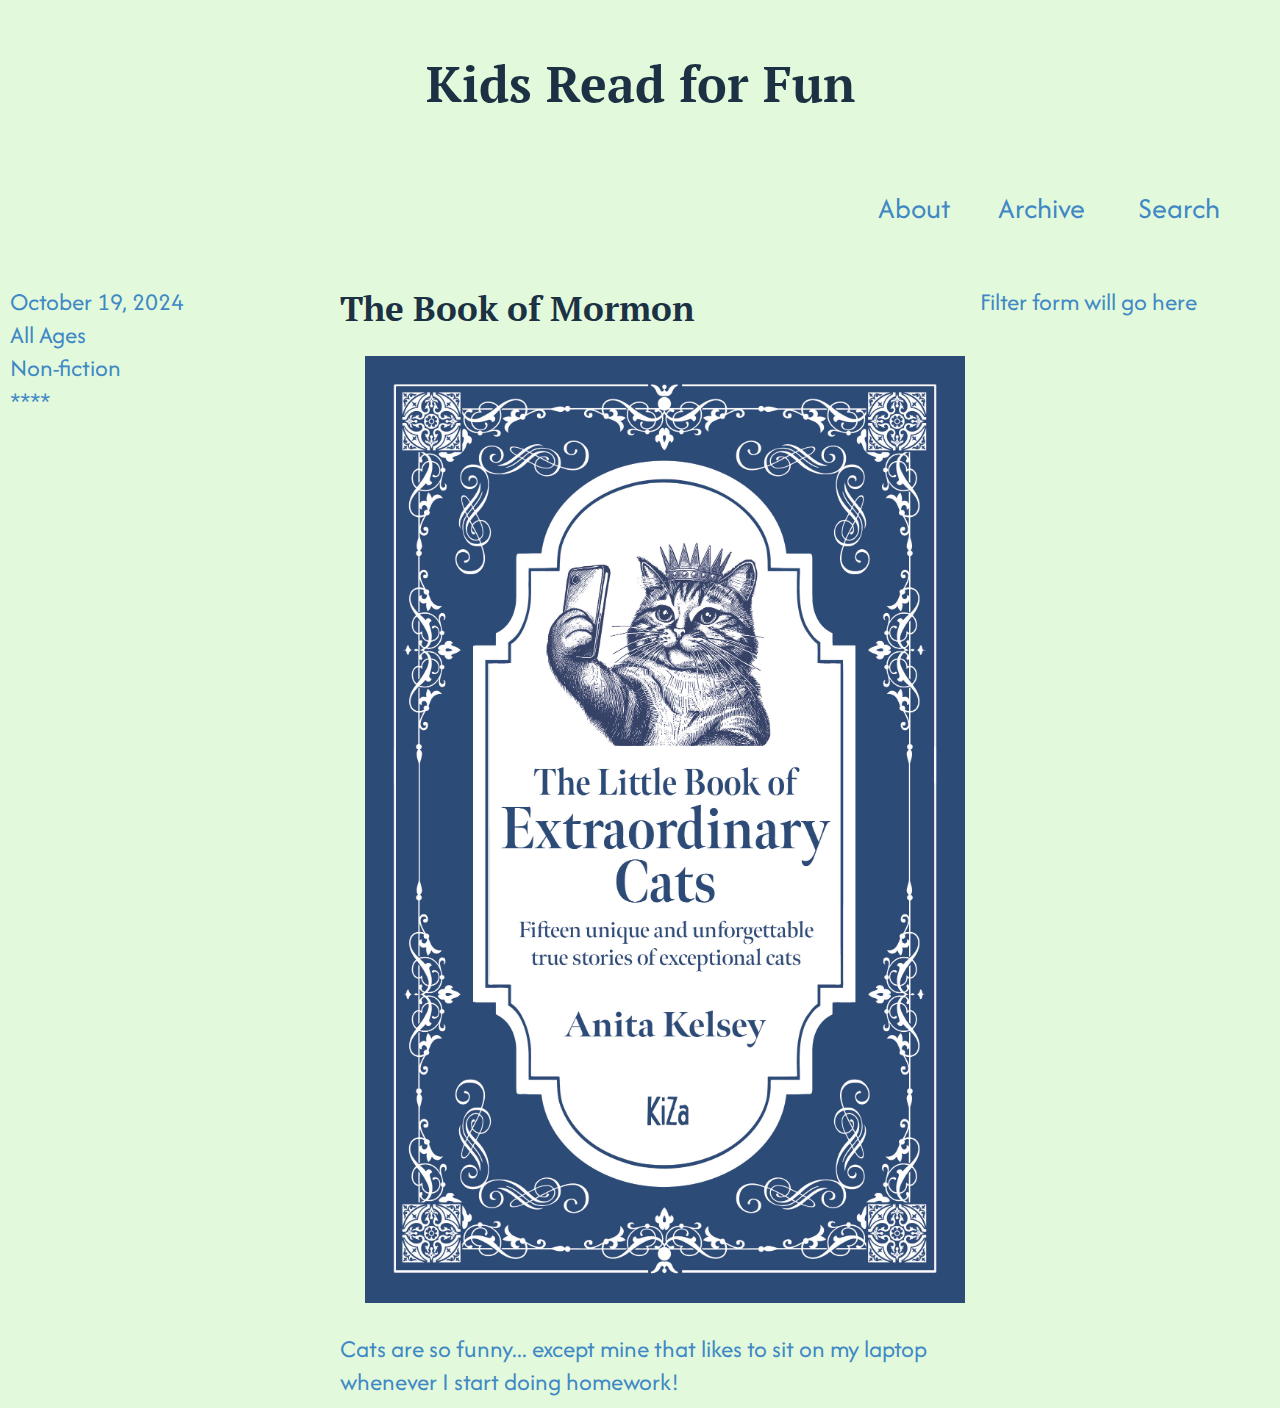
==== blog/index.html @ f064d08f "blog 1" ====
<!DOCTYPE html>
<html lang="en">
<head>
    <meta charset="UTF-8">
    <meta name="viewport" content="width=device-width, initial-scale=1.0">
    <meta name="description" content="Book blog">
    <meta name="author" content="David Gosney">
    <title>Book Blog</title>
    <link rel="stylesheet" href="blog.css">
    <script src="blog.js" defer></script>
    <link rel="preconnect" href="https://fonts.googleapis.com">
    <link rel="preconnect" href="https://fonts.gstatic.com" crossorigin>
    <link href="https://fonts.googleapis.com/css2?family=Afacad+Flux:wght@100..1000&family=PT+Serif:ital,wght@0,400;0,700;1,400;1,700&display=swap" rel="stylesheet">
</head>
<body>
    <header>
        <h1>Kids Read for Fun</h1>
    </header>
    <nav>
        <ul class="main-nav">
            <li><a href="#">About</a></li>
            <li><a href="#">Archive</a></li>
            <li><a href="#">Search</a></li>
        </ul>
    </nav>
    <main>
        <div class="main-content">
            <div class="book-info">
                <h2>October 19, 2024</h2>
                <h3>All Ages</h3>
                <h3>Non-fiction</h3>
                <p>****</p>
            </div>
            <div class="book">    
                <h2>The Book of Mormon</h2>
                <img src="cats_cover.jpeg" alt="Cat Book">
                <p class="book_description">Cats are so funny... except mine that likes to sit on my laptop whenever I start doing homework!</p>
            </div>
            <div class="filter">
                <p>Filter form will go here</p>
            </div>
        </div>        
    </main>   
</body>
</html>
---- blog/blog.css ----
* {
    padding: 0px;
    margin: 0px;
    font-weight: normal;
}

body {
    background-color: #e2fadb;
}

.main-nav {
    border-top: 2px solid #e2fadb;
    border-bottom: 2px solid #e2fadb;
    padding-top: 20px;
    padding-bottom: 20px;
    padding-right: 60px;
}

.main-content {
    padding-top: 25px;
}

.main-content img {
    padding: 25px;
}

.filter p {
    text-align: left;
}

.book h2 {
    font-size: 35px;
}

h2, h3, h4, p, a {
    font-family: "Afacad Flux", sans-serif;
    color: #3f88c5;
    font-size: 25px;
}

h1, .book h2 {
    font-family: "PT Serif", serif;
    color: #1c3144;
    font-weight: bold;
}

h1 {
    font-size: 50px;
    text-align: center;
    padding-top: 50px;
    padding-bottom: 50px;
}

img {
    max-width: 100%;
    height: auto;
  }

ul {
    list-style-type: none;
    padding-left: 0;
}

a {
    text-decoration: none;
    font-size: 30px;
}

.main-nav {
    display: grid;
    grid-template-columns: repeat(3, 125px);
    column-gap: 10px;
    justify-content: end;
    justify-items: end;
}

.main-content {
    display: grid;
    grid-template-columns: 1fr 2fr 1fr;
    column-gap: 20px;
}

.book-info, .book, .filter {
    padding: 10px;
}
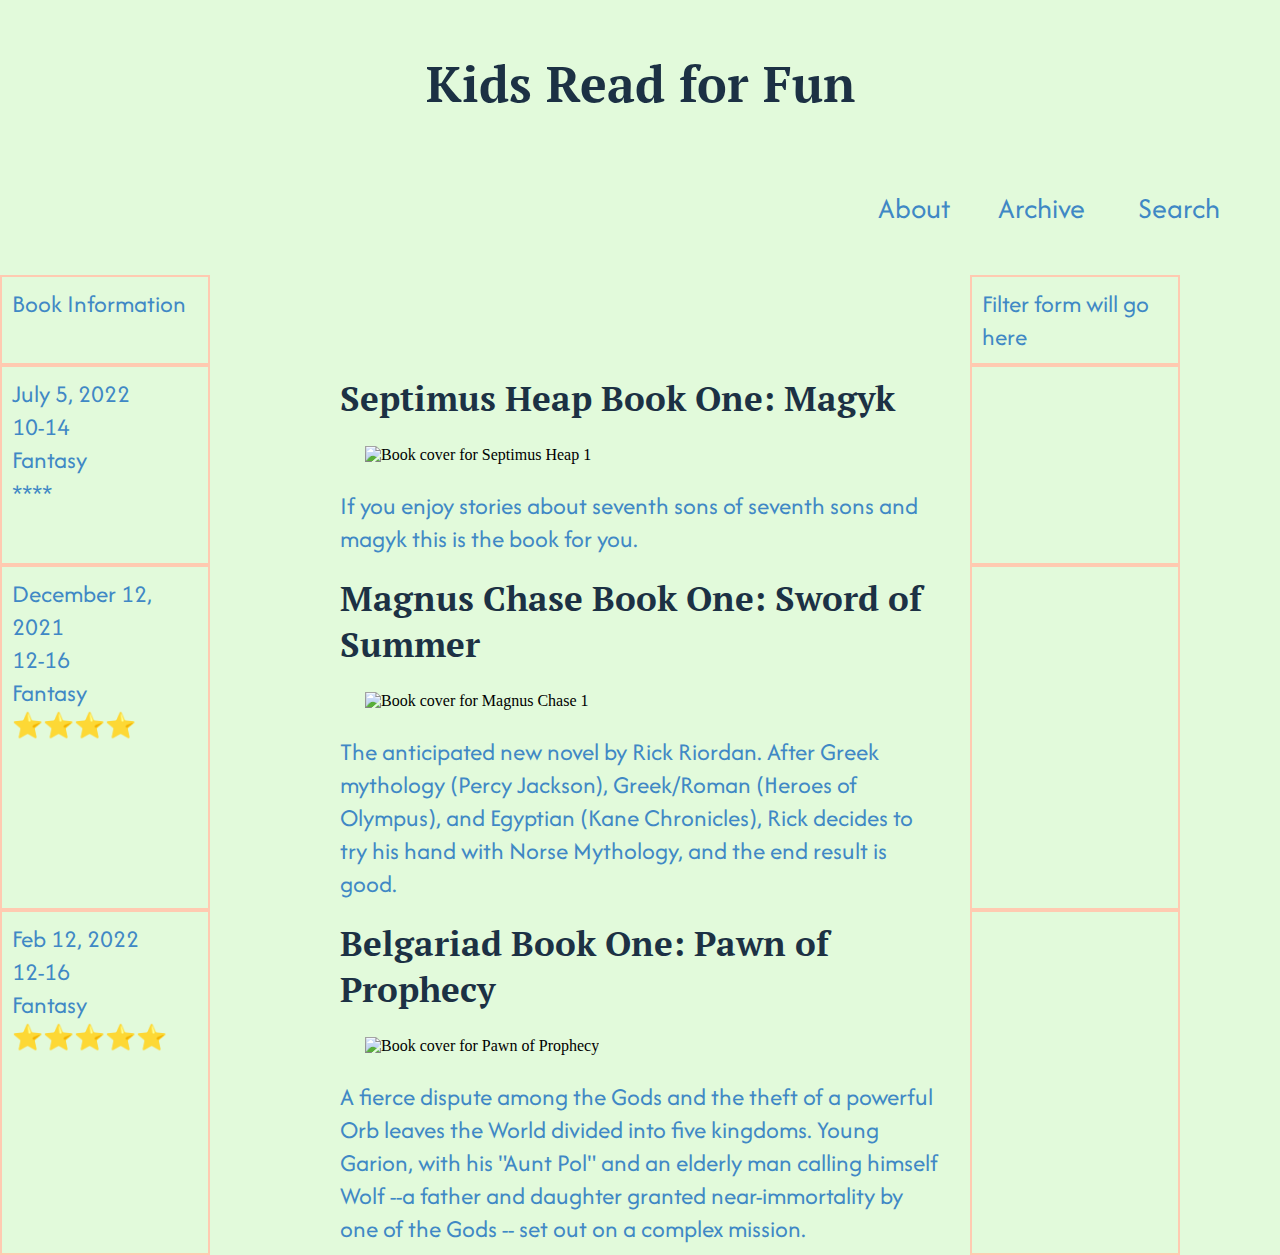
==== commit dcd126f0: "blog 2" ====
--- a/blog/index.html
+++ b/blog/index.html
@@ -26,15 +26,10 @@
     <main>
         <div class="main-content">
             <div class="book-info">
-                <h2>October 19, 2024</h2>
-                <h3>All Ages</h3>
-                <h3>Non-fiction</h3>
-                <p>****</p>
+                <h2>Book Information</h2>
             </div>
             <div class="book">    
-                <h2>The Book of Mormon</h2>
-                <img src="cats_cover.jpeg" alt="Cat Book">
-                <p class="book_description">Cats are so funny... except mine that likes to sit on my laptop whenever I start doing homework!</p>
+
             </div>
             <div class="filter">
                 <p>Filter form will go here</p>
--- a/blog/blog.css
+++ b/blog/blog.css
@@ -82,4 +82,9 @@
 
 .book-info, .book, .filter {
     padding: 10px;
+}
+
+.filter, .book-info {
+    border: 2px solid #FFCAB1;
+    margin-right: 100px;
 }